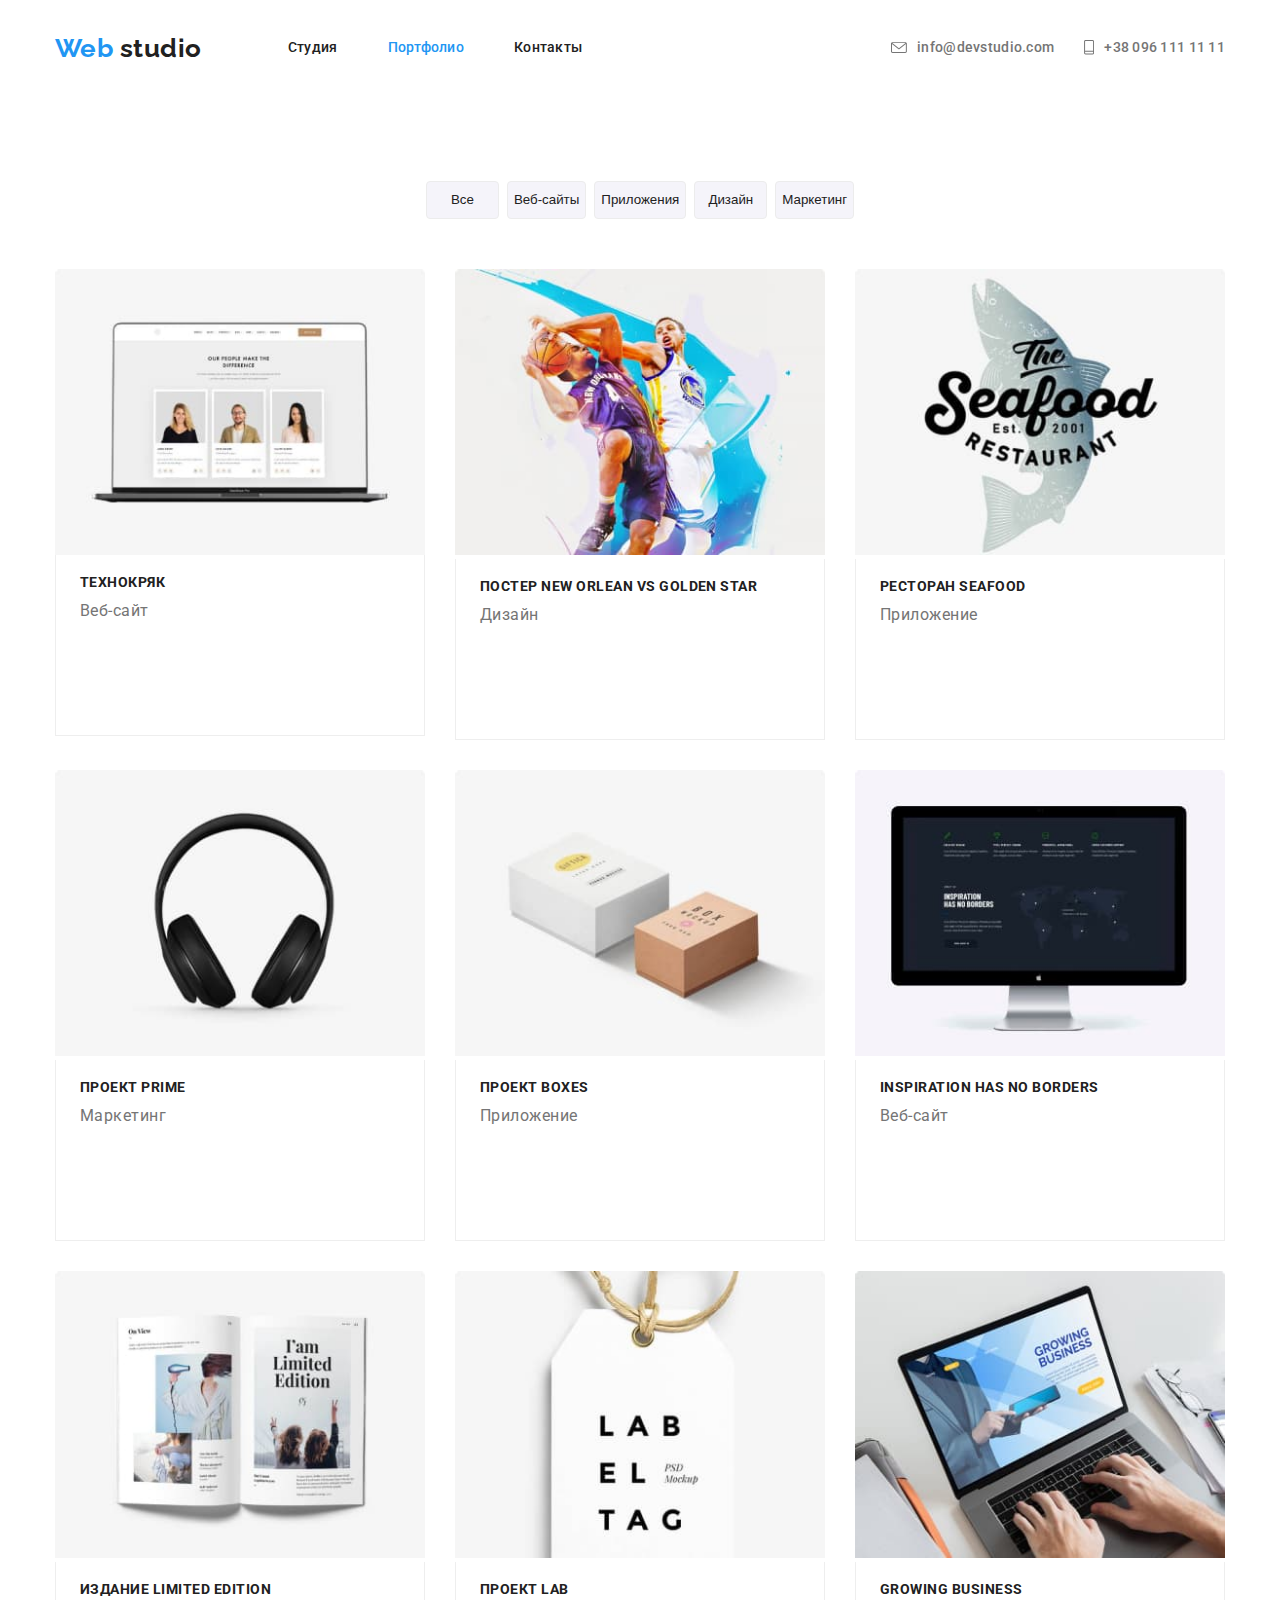
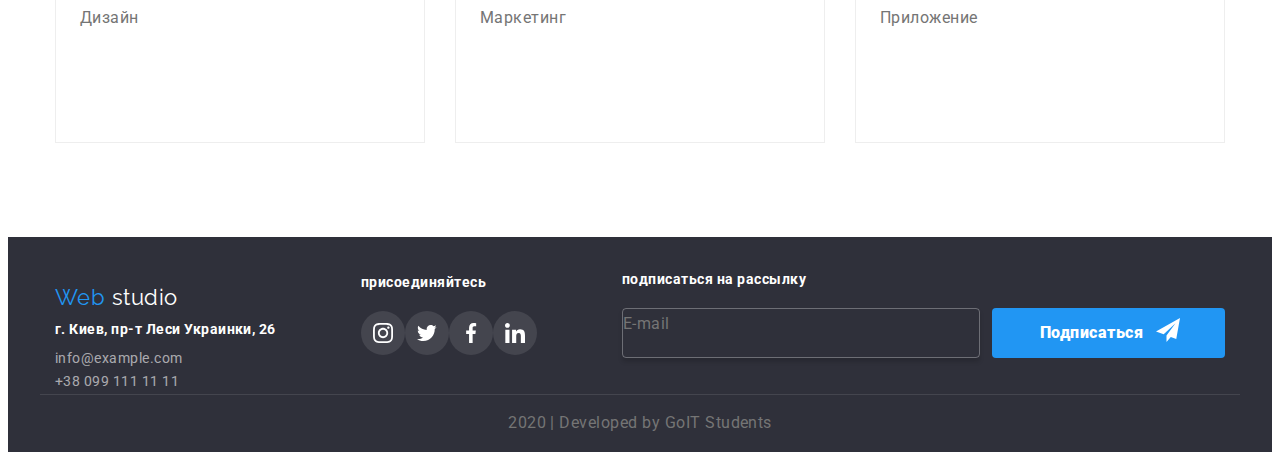
==== portfolio.html @ f9837b64 "homework 5" ====
<!DOCTYPE html>
<html lang="ru">
  <head>
    <meta charset="UTF-8" />
    <meta name="viewport" content="width=device-width, initial-scale=1.0" />
    <title>Document</title>
    <link
      href="https://fonts.googleapis.com/css2?family=Raleway:wght@700&family=Roboto:wght@400;500;700;900&display=swap"
      rel="stylesheet"
    />
    <link rel="stylesheet" href="./css/style.css" />
  </head>

  <body>
    <!--шапка страницы-->
    <header class="page-head">
      <div class="container">
        <nav class="main-nav">
          <!--навигация на другие страницы-->
          <a href="./index.html" class="logo">
            <span class="logo-title">Web</span> studio
          </a>
          <ul class="site-nav">
            <li class="item">
              <a href="./index.html" class="link">Cтудия</a>
            </li>
            <li class="item">
              <a href="./portfolio.html" class="link current">Портфолио</a>
            </li>
            <li class="item"><a href="/" class="link">Контакты</a></li>
          </ul>
        </nav>

        <!--контакты шапки-->

        <ul class="contact-nav">
          <li class="item">
            <a href="mailto: info@devstudio.com" class="link mail">
              <svg class="icon-mail">
                <use href="./images/symbol-defs.svg#icon-mail-logo"></use>
              </svg>
              info@devstudio.com
            </a>
          </li>
          <li class="item">
            <a href="tel:+38 096 111 11 11" class="link tel">
              <svg class="icon-phone">
                <use href="./images/symbol-defs.svg#icon-phone-logo"></use>
              </svg>
              +38 096 111 11 11</a
            >
          </li>
        </ul>
      </div>
    </header>

    <main>
      <!--наши роботы-->
      <section class="section">
        <div class="container">
          <!-- <h1>Наше портфолио</h1> -->
          <div class="button">
            <button type="button" class="section-button">Все</button>
            <button type="button" class="section-button">Веб-сайты</button>
            <button type="button" class="section-button">Приложения</button>
            <button type="button" class="section-button">Дизайн</button>
            <button type="button" class="section-button">Маркетинг</button>
          </div>
          <ul class="portfolio">
            <li class="item">
              <a href="/" class="portfolio-link">
                <img
                  class="card-image"
                  src="./images/img-portfolio-(1).jpg"
                  alt="ноутбук"
                  width="370"
                />
                <div class="card-block">
                  <h2 class="section-title">Технокряк</h2>
                  <span class="portfolio-title">Веб-сайт</span>
                  <p class="section-text">
                    Технокряк это современная площадка распространения
                    коронавируса. Компании используют эту платформу для
                    цифрового шпионажа и атак на защищённые сервера конкурентов.
                  </p>
                </div>
              </a>
            </li>
            <li class="item">
              <a href="/" class="portfolio-link">
                <img
                  src="./images/img-portfolio-(2).jpg"
                  alt="баскетболисты"
                  width="370"
                />
                <div class="card-block">
                  <h2 class="section-title">
                    Постер New Orlean vs Golden Star
                  </h2>
                  <span class="portfolio-title">Дизайн</span>
                  <p class="section-text">
                    Технокряк это современная площадка распространения
                    коронавируса. Компании используют эту платформу для
                    цифрового шпионажа и атак на защищённые сервера конкурентов.
                  </p>
                </div>
              </a>
            </li>
            <li class="item">
              <a href="/" class="portfolio-link">
                <img
                  src="./images/img-portfolio-(3).jpg"
                  alt="акула"
                  width="370"
                />
                <div class="card-block">
                  <h2 class="section-title">Ресторан Seafood</h2>
                  <span class="portfolio-title">Приложение</span>
                  <p class="section-text">
                    Технокряк это современная площадка распространения
                    коронавируса. Компании используют эту платформу для
                    цифрового шпионажа и атак на защищённые сервера конкурентов.
                  </p>
                </div>
              </a>
            </li>
            <li class="item">
              <a href="/" class="portfolio-link">
                <img
                  src="./images/img-portfolio-(4).jpg"
                  alt="наушники"
                  width="370"
                />
                <div class="card-block">
                  <h2 class="section-title">Проект Prime</h2>
                  <span class="portfolio-title">Маркетинг</span>
                  <p class="section-text">
                    Технокряк это современная площадка распространения
                    коронавируса. Компании используют эту платформу для
                    цифрового шпионажа и атак на защищённые сервера конкурентов.
                  </p>
                </div>
              </a>
            </li>
            <li class="item">
              <a href="/" class="portfolio-link">
                <img
                  src="./images/img-portfolio-(5).jpg"
                  alt="две коробки"
                  width="370"
                />
                <div class="card-block">
                  <h2 class="section-title">Проект Boxes</h2>
                  <span class="portfolio-title">Приложение</span>
                  <p class="section-text">
                    Технокряк это современная площадка распространения
                    коронавируса. Компании используют эту платформу для
                    цифрового шпионажа и атак на защищённые сервера конкурентов.
                  </p>
                </div>
              </a>
            </li>
            <li class="item">
              <a href="/" class="portfolio-link">
                <img
                  src="./images/img-portfolio-(6).jpg"
                  alt="монитор"
                  width="370"
                />
                <div class="card-block">
                  <h2 class="section-title">Inspiration has no Borders</h2>
                  <span class="portfolio-title">Веб-сайт</span>
                  <p class="section-text">
                    Технокряк это современная площадка распространения
                    коронавируса. Компании используют эту платформу для
                    цифрового шпионажа и атак на защищённые сервера конкурентов.
                  </p>
                </div>
              </a>
            </li>
            <li class="item">
              <a href="/" class="portfolio-link">
                <img
                  src="./images/img-portfolio-(7).jpg"
                  alt="журнал"
                  width="370"
                />
                <div class="card-block">
                  <h2 class="section-title">Издание Limited Edition</h2>
                  <span class="portfolio-title">Дизайн</span>
                  <p class="section-text">
                    Технокряк это современная площадка распространения
                    коронавируса. Компании используют эту платформу для
                    цифрового шпионажа и атак на защищённые сервера конкурентов.
                  </p>
                </div>
              </a>
            </li>
            <li class="item">
              <a href="/" class="portfolio-link">
                <img
                  src="./images/img-portfolio-(8).jpg"
                  alt="бейдж"
                  width="370"
                />
                <div class="card-block">
                  <h2 class="section-title">Проект LAB</h2>
                  <span class="portfolio-title">Маркетинг</span>
                  <p class="section-text">
                    Технокряк это современная площадка распространения
                    коронавируса. Компании используют эту платформу для
                    цифрового шпионажа и атак на защищённые сервера конкурентов.
                  </p>
                </div>
              </a>
            </li>
            <li class="item">
              <a href="/" class="portfolio-link">
                <img
                  src="./images/img-portfolio-(9).jpg"
                  alt="ноутбук"
                  width="370"
                />
                <div class="card-block">
                  <h2 class="section-title">Growing Business</h2>
                  <span class="portfolio-title">Приложение</span>
                  <p class="section-text">
                    Технокряк это современная площадка распространения
                    коронавируса. Компании используют эту платформу для
                    цифрового шпионажа и атак на защищённые сервера конкурентов.
                  </p>
                </div>
              </a>
            </li>
          </ul>
        </div>
      </section>
    </main>

    <footer class="footer-page">
      <div class="container">
        <nav class="location">
          <a href="/" class="footer-logo">
            <span class="footer-title">Web</span> studio
          </a>
          <address class="footer-address">
            г. Киев, пр-т Леси Украинки, 26
          </address>
          <ul>
            <li>
              <a href="info@example.com" class="footer-link"
                >info@example.com</a
              >
            </li>
            <li>
              <a href="+380991111111" class="footer-link">+38 099 111 11 11</a>
            </li>
          </ul>
        </nav>
        <div>
          <h3 class="footer-subtitle">присоединяйтесь</h3>
          <ul class="social">
            <li>
              <a
                class="link"
                href="https://www.instagram.com/"
                aria-label="instagram-link"
              >
                <svg class="icon">
                  <use href="./images/symbol-defs.svg#icon-instagram"></use>
                </svg>
              </a>
            </li>
            <li>
              <a
                class="link"
                href="https://twitter.com/"
                aria-label="twitter-link"
                ><svg class="icon">
                  <use href="./images/symbol-defs.svg#icon-twitter"></use>
                </svg>
              </a>
            </li>
            <li>
              <a
                class="link"
                href="https://uk-ua.facebook.com/"
                aria-label="Facebook-link"
                ><svg class="icon">
                  <use href="./images/symbol-defs.svg#icon-facebook"></use>
                </svg>
              </a>
            </li>
            <li>
              <a
                class="link"
                href="https://www.linkedin.com/"
                aria-label="linkedin-link"
                ><svg class="icon">
                  <use href="./images/symbol-defs.svg#icon-linkedin"></use>
                </svg>
              </a>
            </li>
          </ul>
        </div>
        <div>
          <h3 class="footer-subtitle">подписаться на рассылку</h3>
          <ul class="follow">
            <li>
              <p class="footer-text">E-mail</p>
            </li>
            <li>
              <a class="footer-button" href="/">
                <span class="button-title">Подписаться </span>
                <svg class="icon">
                  <use href="./images/symbol-defs.svg#icon-icon-send"></use>
                </svg>
              </a>
            </li>
          </ul>
        </div>
      </div>
      <p class="copyright">2020 | Developed by GoIT Students</p>
    </footer>
  </body>
</html>
---- css/style.css ----
html {
  box-sizing: border-box;
}
*,
*::before,
*::after {
  box-sizing: inherit;
}

:root {
  --primari-text-color: #757575;
  --title-text-color: #212121;
  --accent-color: #2196f3;
}
body {
  background: #ffffff;
  color: var(--primari-text-color);
  font-family: Roboto, sans-serif;
  letter-spacing: 0.03em;
}
ul {
  list-style: none;
  margin-top: 0;
  margin-bottom: 0;
  padding: 0;
}
.link {
  text-decoration: none;
  cursor: pointer;
}
p {
  margin-top: 0;
  margin-bottom: 0;
  padding: 0;
}
.container {
  /* outline: 2px solid black; */
  width: 1200px;
  padding-left: 15px;
  padding-right: 15px;
  margin: 0 auto;
}
/* logo */
.logo {
  margin-right: 86px;

  color: var(--title-text-color);
  text-decoration: none;
  font-family: Raleway, sans-serif;
  font-weight: bold;
  font-size: 26px;
  line-height: 1.19;
}
.logo-title {
  color: var(--accent-color);
}
.page-head .container {
  display: flex;
  align-items: center;
}
.main-nav {
  display: flex;
  align-items: center;
}
/* site-nav */
.site-nav {
  display: flex;
}
.site-nav .item:not(:last-child) {
  margin-right: 50px;
}

.site-nav .link {
  display: block;
  padding-top: 32px;
  padding-bottom: 32px;

  color: var(--title-text-color);
  font-weight: 500;
  font-size: 14px;
  line-height: 1.14;
  letter-spacing: 0.02em;
}
.site-nav .link:hover,
.site-nav .link:focus,
.site-nav .link.current {
  color: var(--accent-color);
}

/* contact-nav */
.contact-nav {
  display: flex;
  margin-left: auto;
}

.contact-nav .item:not(:last-child) {
  margin-right: 30px;
}

.contact-nav .link {
  display: flex;
  align-items: center;
  padding-top: 32px;
  padding-bottom: 32px;

  color: var(--primari-text-color);
  font-weight: 500;
  font-size: 14px;
  line-height: 1.14;
  letter-spacing: 0.02em;
}
.contact-nav .link:hover {
  color: var(--accent-color);
}
.contact-nav .icon-mail {
  width: 16px;
  height: 11.2px;
  margin-right: 10px;
  fill: currentColor;
}
.contact-nav .icon-phone {
  width: 10px;
  height: 15px;
  margin-right: 10px;
  fill: currentColor;
}
.icon-phone:hover {
  --color5: var(--accent-color);
}
/* hero */

.overlay {
  outline: 2px solid black;
  width: 1600px;
  margin-left: auto;
  margin-right: auto;
  background-image: linear-gradient(
      to right,
      rgba(47, 48, 58, 0.8),
      rgba(47, 48, 58, 0.8)
    ),
    url("../images/Header-img\ .jpg");
  background-size: cover;
  background-position: center;
}
.hero {
  text-align: center;
}
.hero-title {
  margin-top: 0;
  margin-bottom: 0;
  margin-bottom: 46px;
  padding-top: 200px;

  color: #ffffff;
  font-weight: 900;
  font-size: 44px;
  line-height: 1.36;

  letter-spacing: 0.06em;
  text-transform: uppercase;
}
.hero .link {
  display: inline-block;
  min-width: 200px;
  height: 50px;
  padding: 10px 32px;
  margin-bottom: 200px;
  border-radius: 4px;

  color: #ffffff;
  background: var(--accent-color);
  font-size: 16px;
  line-height: 1.87;
  letter-spacing: 0.06em;
}
/* характеристики */

.container .characteristic {
  display: flex;

  padding-top: 94px;
  padding-bottom: 94px;
}

.characteristic .item {
  width: calc((100%-90px) / 4);
  margin-right: 30px;
}
.characteristic .item:nth-child(4) {
  margin-right: 0;
}
.characteristic .icon {
  display: flex;
  justify-content: center;
  align-items: center;
  width: 270px;
  height: 120px;
  margin-bottom: 30px;
  background: #f5f4fa;
  border-radius: 4px;
}
.characteristic .antenna {
  width: 67px;
  height: 70px;
}
.characteristic .clock {
  width: 67px;
  height: 70px;
}
.characteristic .diagram {
  width: 67px;
  height: 70px;
}
.characteristic .astronaut {
  width: 67px;
  height: 70px;
}

.section-title {
  margin-top: 0;
  margin-bottom: 10px;

  color: var(--title-text-color);
  font-size: 14px;
  line-height: 1.14;
  text-transform: uppercase;
}

/* наши проекты */

.project-list {
  display: flex;
  margin-top: 50px;
  padding-bottom: 94px;
}
.project .item {
  width: calc((100%-60px) / 3);
  margin-right: 30px;
}
.project .item:last-child {
  margin-right: 0;
}

.project .text {
  width: 370px;
  height: 70px;
  padding: 27px 90px;
  border-radius: 0px 0px 4px 4px;
  color: #ffffff;
  background: rgba(47, 48, 58, 0.8);
  font-family: Roboto;
  font-style: normal;
  font-weight: bold;
  font-size: 14px;
  line-height: 1.14;
  text-align: center;
  letter-spacing: 0.03em;
}
.team .link:hover {
  background: var(--accent-color);
  --color3: #ffffff;
}
.project-title {
  margin-top: 0;
  margin-bottom: 0;
  padding-top: 94px;

  color: var(--title-text-color);
  font-size: 36px;
  line-height: 42px;
  text-align: center;
  letter-spacing: 1.16;
}
/* наша команда */
.team {
  background: #f5f4fa;
}
.team .list {
  display: flex;
  justify-content: center;
  margin-top: 50px;
  padding-bottom: 94px;
}
.team .item {
  width: 270px;
  height: 422px;
  width: calc((100%-90px) / 4);
  margin-right: 30px;
  text-align: center;
  background: #ffffff;

  box-shadow: 0px 2px 1px rgba(0, 0, 0, 0.2), 0px 1px 1px rgba(0, 0, 0, 0.14),
    0px 1px 3px rgba(0, 0, 0, 0.12);
  border-radius: 4px;
}
.team .item:nth-child(4) {
  margin-right: 0;
}

.team-title {
  margin-top: 0;
  margin-bottom: 0;
  padding-top: 94px;

  color: var(--title-text-color);
  font-size: 36px;
  line-height: 42px;
  text-align: center;
  letter-spacing: 1.16;
}
.team-subtitle {
  margin-top: 30px;
  margin-bottom: 10px;
  text-align: center;

  color: var(--title-text-color);
  font-weight: 500;
  font-size: 16px;
  line-height: 1.19;
}
.team-text {
  margin-top: 0;
  margin-bottom: 0;
  text-align: center;

  font-size: 16px;
  line-height: 1.19;
}
.team .social {
  display: flex;
  justify-content: space-around;
  margin-top: 30px;
}
.team .link {
  height: 44px;
  width: 44px;
  display: flex;
  align-items: center;
  justify-content: center;
  border-radius: 50%;
}
.team .icon {
  width: 20px;
  height: 20px;
}

/* клиенты */
.clients .container {
  padding-top: 94px;
}
.clients-title {
  margin-top: 0;
  margin-bottom: 0;

  color: var(--title-text-color);
  font-size: 36px;
  line-height: 42px;
  text-align: center;
  letter-spacing: 1.16;
}
.clients-list {
  display: flex;
  justify-content: space-between;
  padding-top: 50px;
  padding-bottom: 94px;
}

.clients .icon-1 {
  width: 45px;
  height: 50px;
}
.clients .icon-2 {
  width: 40px;
  height: 52px;
}
.clients .icon-3 {
  width: 41px;
  height: 43px;
}
.clients .icon-4 {
  width: 80px;
  height: 42px;
}
.clients .icon-5 {
  width: 59px;
  height: 47px;
}
.clients .icon-6 {
  width: 89px;
  height: 46px;
}

.clients .item:hover,
.clients .item:focus {
  border: 1px solid #2196f3;
  --color3: var(--accent-color);
}

.clients .item {
  display: flex;
  justify-content: center;
  align-items: center;
  width: 170px;
  height: 90px;

  border: 1px solid #afb1b8;
  box-sizing: border-box;
  border-radius: 4px;
}

/* portfolio page */
.button {
  display: flex;
  justify-content: center;
  padding-top: 93px;
}
.section-button {
  min-width: 73px;
  height: 38px;
  border: 1px solid #ececec;
  border-radius: 4px;
  background: #f5f4fa;

  color: var(--title-text-color);
}
.section-button:not(:last-child) {
  margin-right: 8px;
}
.section-button:hover,
.section-button:focus {
  color: #ffffff;
  background: var(--accent-color);
}
.section-text {
  color: #ffffff;
}
.portfolio {
  display: flex;
  flex-wrap: wrap;
  margin-top: 50px;
  padding-bottom: 94px;
}
.portfolio .item {
  width: 370px;
  margin-right: 30px;
  margin-bottom: 30px;
  background: #ffffff;
}
.portfolio .item:nth-child(3n) {
  margin-right: 0;
}
.portfolio .item:nth-last-child(-n + 3) {
  margin-bottom: 0;
}
.portfolio-link {
  display: block;
  text-decoration: none;
}
.portfolio-link:hover {
  box-shadow: 1px 4px 6px rgba(0, 0, 0, 0.16), 0px 4px 4px rgba(0, 0, 0, 0.06),
    0px 1px 1px rgba(0, 0, 0, 0.12);
}
.card-block {
  padding: 20px 24px;

  border-left: 1px solid #eeeeee;
  border-right: 1px solid #eeeeee;
  border-bottom: 1px solid #eeeeee;
  /* border-bottom-right-radius: 5px;
  border-bottom-left-radius: 5px; */
}
.card-image {
  display: block;
}

.portfolio-title {
  color: var(--primari-text-color);
}
/* footer */
.footer-page {
  background: #2f303a;
}
.footer-page .container {
  display: flex;
  align-items: center;
  justify-content: space-between;
  border-bottom: 1px solid rgba(255, 255, 255, 0.1);
}

.footer-page .social {
  display: flex;
  justify-content: space-between;
}
.footer-page .link {
  height: 44px;
  width: 44px;
  display: flex;
  align-items: center;
  justify-content: center;
  border-radius: 50%;

  background: rgba(255, 255, 255, 0.1);
}
.footer-page .link:hover {
  background: var(--accent-color);
}
.footer-page .icon {
  width: 20px;
  height: 20px;
  --color3: #ffffff;
}
.footer-logo {
  display: block;
  padding-top: 48px;
  padding-bottom: 10px;
  color: #ffffff;
  font-family: Raleway, sans-serif;
  font-size: 22px;
  line-height: 1.18;
  text-decoration: none;
}
.footer-title {
  color: var(--accent-color);
}
.footer-link {
  color: rgba(255, 255, 255, 0.6);
  font-size: 14px;
  line-height: 1.7;
  text-decoration: none;
}

.footer-subtitle {
  margin-top: 0;
  margin-bottom: 20px;

  color: #ffffff;
  font-size: 14px;
  line-height: 1.14;
}

.footer-address {
  margin-bottom: 10px;
  color: #ffffff;
  font-size: 14px;
  line-height: 1, 7;
  font-family: Roboto, sans-serif;
  font-style: normal;
  font-weight: bold;
}
.footer-page .follow {
  display: flex;
}
.footer-text {
  min-width: 358px;
  height: 50px;
  border: 1px solid rgba(255, 255, 255, 0.3);
  box-sizing: border-box;
  box-shadow: 0px 4px 4px rgba(0, 0, 0, 0.15);
  border-radius: 4px;
  margin-right: 12px;
  font-style: normal;
  font-weight: normal;
  font-size: 16px;
  line-height: 1.87;
}
.footer-button {
  display: flex;
  min-width: 200px;
  height: 50px;
  padding: 10px 45px;
  border-radius: 4px;
  text-align: center;
  background: var(--accent-color);
  text-decoration: none;
}

.footer-page .copyright {
  display: flex;
  justify-content: center;
  padding-top: 18px;
  padding-bottom: 20px;
}

.button-title {
  color: #ffffff;
  text-align: center;
  width: 109px;
  height: 30px;
  font-weight: 900;
  font-size: 16px;
  line-height: 1.87;
}
.footer-button .icon {
  width: 24px;
  height: 24px;

  margin-left: 10px;
}
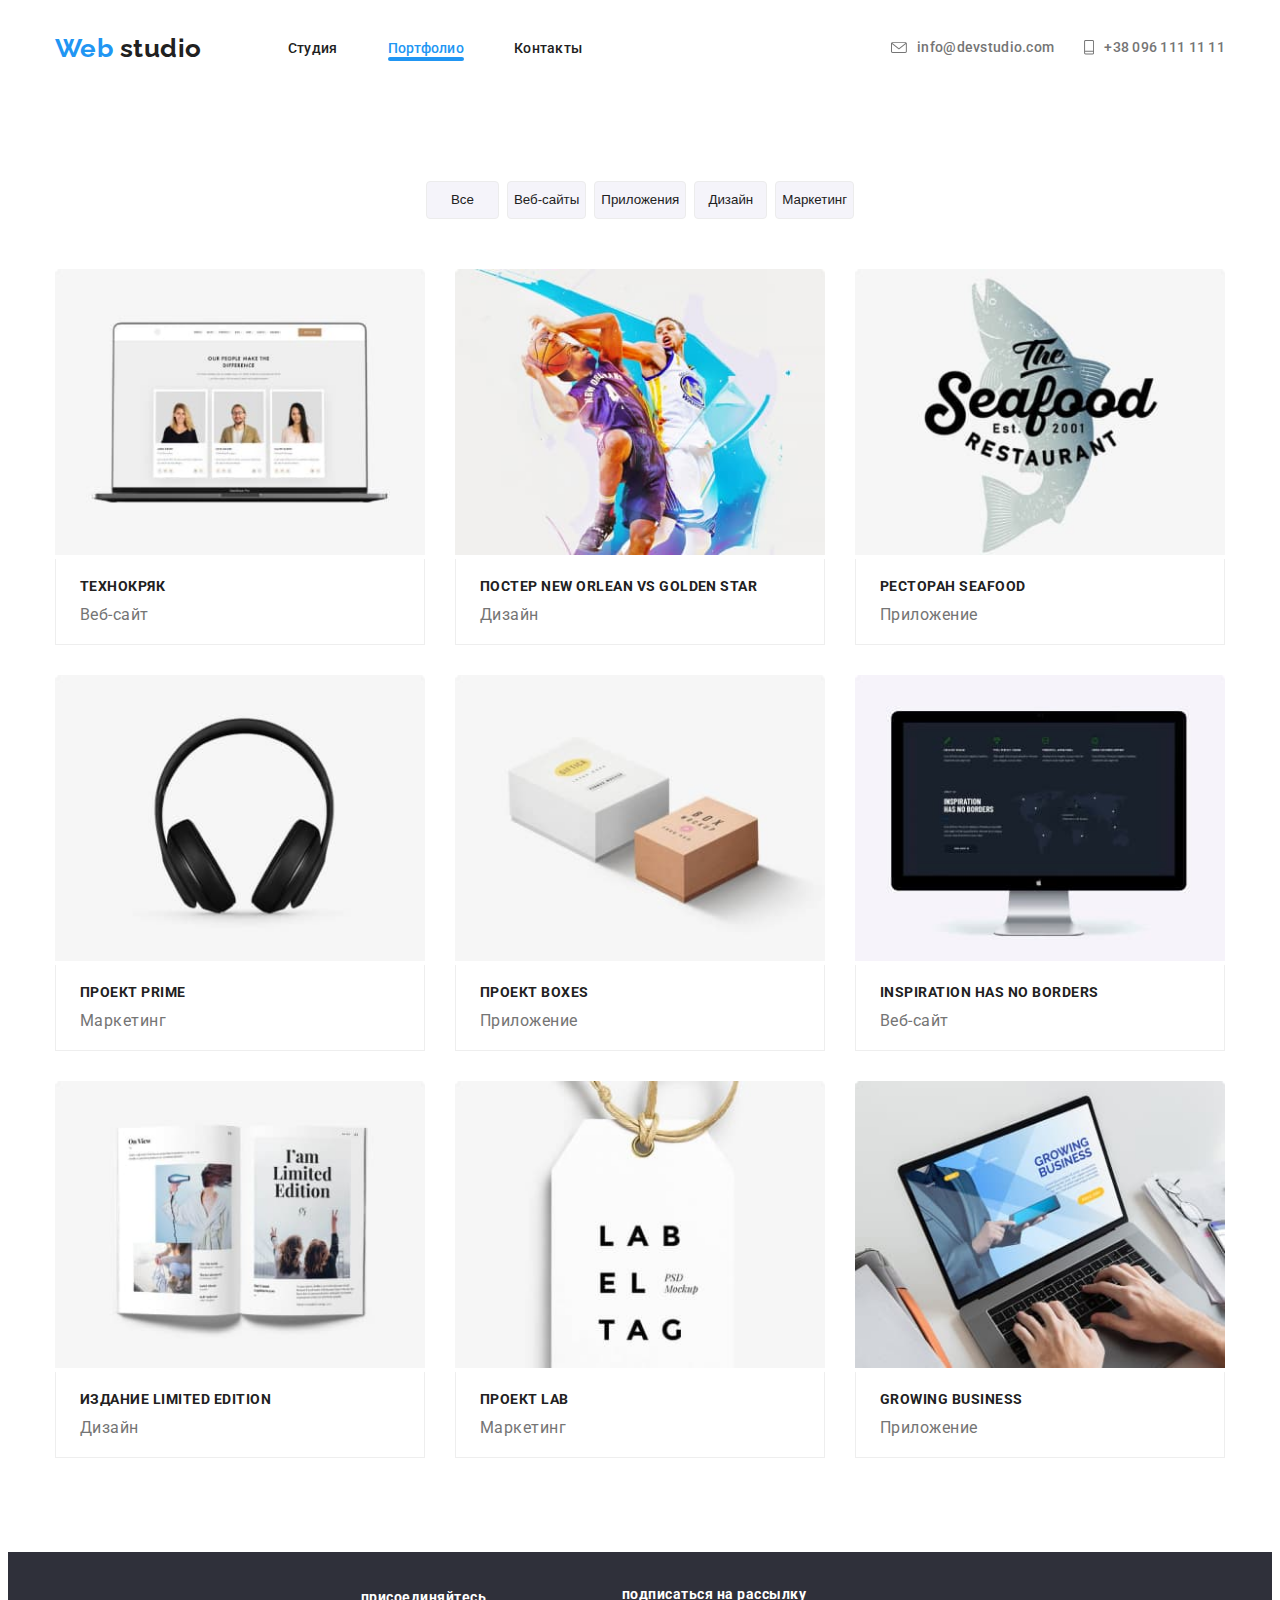
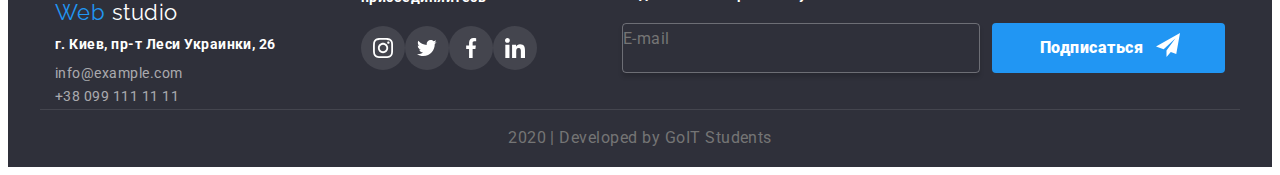
==== commit 7e96252b: "добовляет позиционирование" ====
--- a/portfolio.html
+++ b/portfolio.html
@@ -69,166 +69,192 @@
           <ul class="portfolio">
             <li class="item">
               <a href="/" class="portfolio-link">
-                <img
-                  class="card-image"
-                  src="./images/img-portfolio-(1).jpg"
-                  alt="ноутбук"
-                  width="370"
-                />
+                <div class="card-image">
+                  <img
+                    src="./images/img-portfolio-(1).jpg"
+                    alt="ноутбук"
+                    width="370"
+                  />
+                  <p class="section-text">
+                    Технокряк это современная площадка распространения
+                    коронавируса. Компании используют эту платформу для
+                    цифрового шпионажа и атак на защищённые сервера конкурентов.
+                  </p>
+                </div>
+
                 <div class="card-block">
                   <h2 class="section-title">Технокряк</h2>
                   <span class="portfolio-title">Веб-сайт</span>
-                  <p class="section-text">
-                    Технокряк это современная площадка распространения
-                    коронавируса. Компании используют эту платформу для
-                    цифрового шпионажа и атак на защищённые сервера конкурентов.
-                  </p>
-                </div>
-              </a>
-            </li>
-            <li class="item">
-              <a href="/" class="portfolio-link">
-                <img
-                  src="./images/img-portfolio-(2).jpg"
-                  alt="баскетболисты"
-                  width="370"
-                />
+                </div>
+              </a>
+            </li>
+            <li class="item">
+              <a href="/" class="portfolio-link">
+                <div class="card-image">
+                  <img
+                    src="./images/img-portfolio-(2).jpg"
+                    alt="баскетболисты"
+                    width="370"
+                  />
+                  <p class="section-text">
+                    Технокряк это современная площадка распространения
+                    коронавируса. Компании используют эту платформу для
+                    цифрового шпионажа и атак на защищённые сервера конкурентов.
+                  </p>
+                </div>
+
                 <div class="card-block">
                   <h2 class="section-title">
                     Постер New Orlean vs Golden Star
                   </h2>
                   <span class="portfolio-title">Дизайн</span>
-                  <p class="section-text">
-                    Технокряк это современная площадка распространения
-                    коронавируса. Компании используют эту платформу для
-                    цифрового шпионажа и атак на защищённые сервера конкурентов.
-                  </p>
-                </div>
-              </a>
-            </li>
-            <li class="item">
-              <a href="/" class="portfolio-link">
-                <img
-                  src="./images/img-portfolio-(3).jpg"
-                  alt="акула"
-                  width="370"
-                />
+                </div>
+              </a>
+            </li>
+            <li class="item">
+              <a href="/" class="portfolio-link">
+                <div class="card-image">
+                  <img
+                    src="./images/img-portfolio-(3).jpg"
+                    alt="акула"
+                    width="370"
+                  />
+                  <p class="section-text">
+                    Технокряк это современная площадка распространения
+                    коронавируса. Компании используют эту платформу для
+                    цифрового шпионажа и атак на защищённые сервера конкурентов.
+                  </p>
+                </div>
+
                 <div class="card-block">
                   <h2 class="section-title">Ресторан Seafood</h2>
                   <span class="portfolio-title">Приложение</span>
-                  <p class="section-text">
-                    Технокряк это современная площадка распространения
-                    коронавируса. Компании используют эту платформу для
-                    цифрового шпионажа и атак на защищённые сервера конкурентов.
-                  </p>
-                </div>
-              </a>
-            </li>
-            <li class="item">
-              <a href="/" class="portfolio-link">
-                <img
-                  src="./images/img-portfolio-(4).jpg"
-                  alt="наушники"
-                  width="370"
-                />
+                </div>
+              </a>
+            </li>
+            <li class="item">
+              <a href="/" class="portfolio-link">
+                <div class="card-image">
+                  <img
+                    src="./images/img-portfolio-(4).jpg"
+                    alt="наушники"
+                    width="370"
+                  />
+                  <p class="section-text">
+                    Технокряк это современная площадка распространения
+                    коронавируса. Компании используют эту платформу для
+                    цифрового шпионажа и атак на защищённые сервера конкурентов.
+                  </p>
+                </div>
+
                 <div class="card-block">
                   <h2 class="section-title">Проект Prime</h2>
                   <span class="portfolio-title">Маркетинг</span>
-                  <p class="section-text">
-                    Технокряк это современная площадка распространения
-                    коронавируса. Компании используют эту платформу для
-                    цифрового шпионажа и атак на защищённые сервера конкурентов.
-                  </p>
-                </div>
-              </a>
-            </li>
-            <li class="item">
-              <a href="/" class="portfolio-link">
-                <img
-                  src="./images/img-portfolio-(5).jpg"
-                  alt="две коробки"
-                  width="370"
-                />
+                </div>
+              </a>
+            </li>
+            <li class="item">
+              <a href="/" class="portfolio-link">
+                <div class="card-image">
+                  <img
+                    src="./images/img-portfolio-(5).jpg"
+                    alt="две коробки"
+                    width="370"
+                  />
+                  <p class="section-text">
+                    Технокряк это современная площадка распространения
+                    коронавируса. Компании используют эту платформу для
+                    цифрового шпионажа и атак на защищённые сервера конкурентов.
+                  </p>
+                </div>
+
                 <div class="card-block">
                   <h2 class="section-title">Проект Boxes</h2>
                   <span class="portfolio-title">Приложение</span>
-                  <p class="section-text">
-                    Технокряк это современная площадка распространения
-                    коронавируса. Компании используют эту платформу для
-                    цифрового шпионажа и атак на защищённые сервера конкурентов.
-                  </p>
-                </div>
-              </a>
-            </li>
-            <li class="item">
-              <a href="/" class="portfolio-link">
-                <img
-                  src="./images/img-portfolio-(6).jpg"
-                  alt="монитор"
-                  width="370"
-                />
+                </div>
+              </a>
+            </li>
+            <li class="item">
+              <a href="/" class="portfolio-link">
+                <div class="card-image">
+                  <img
+                    src="./images/img-portfolio-(6).jpg"
+                    alt="монитор"
+                    width="370"
+                  />
+                  <p class="section-text">
+                    Технокряк это современная площадка распространения
+                    коронавируса. Компании используют эту платформу для
+                    цифрового шпионажа и атак на защищённые сервера конкурентов.
+                  </p>
+                </div>
+
                 <div class="card-block">
                   <h2 class="section-title">Inspiration has no Borders</h2>
                   <span class="portfolio-title">Веб-сайт</span>
-                  <p class="section-text">
-                    Технокряк это современная площадка распространения
-                    коронавируса. Компании используют эту платформу для
-                    цифрового шпионажа и атак на защищённые сервера конкурентов.
-                  </p>
-                </div>
-              </a>
-            </li>
-            <li class="item">
-              <a href="/" class="portfolio-link">
-                <img
-                  src="./images/img-portfolio-(7).jpg"
-                  alt="журнал"
-                  width="370"
-                />
+                </div>
+              </a>
+            </li>
+            <li class="item">
+              <a href="/" class="portfolio-link">
+                <div class="card-image">
+                  <img
+                    src="./images/img-portfolio-(7).jpg"
+                    alt="журнал"
+                    width="370"
+                  />
+                  <p class="section-text">
+                    Технокряк это современная площадка распространения
+                    коронавируса. Компании используют эту платформу для
+                    цифрового шпионажа и атак на защищённые сервера конкурентов.
+                  </p>
+                </div>
+
                 <div class="card-block">
                   <h2 class="section-title">Издание Limited Edition</h2>
                   <span class="portfolio-title">Дизайн</span>
-                  <p class="section-text">
-                    Технокряк это современная площадка распространения
-                    коронавируса. Компании используют эту платформу для
-                    цифрового шпионажа и атак на защищённые сервера конкурентов.
-                  </p>
-                </div>
-              </a>
-            </li>
-            <li class="item">
-              <a href="/" class="portfolio-link">
-                <img
-                  src="./images/img-portfolio-(8).jpg"
-                  alt="бейдж"
-                  width="370"
-                />
+                </div>
+              </a>
+            </li>
+            <li class="item">
+              <a href="/" class="portfolio-link">
+                <div class="card-image">
+                  <img
+                    src="./images/img-portfolio-(8).jpg"
+                    alt="бейдж"
+                    width="370"
+                  />
+                  <p class="section-text">
+                    Технокряк это современная площадка распространения
+                    коронавируса. Компании используют эту платформу для
+                    цифрового шпионажа и атак на защищённые сервера конкурентов.
+                  </p>
+                </div>
+
                 <div class="card-block">
                   <h2 class="section-title">Проект LAB</h2>
                   <span class="portfolio-title">Маркетинг</span>
-                  <p class="section-text">
-                    Технокряк это современная площадка распространения
-                    коронавируса. Компании используют эту платформу для
-                    цифрового шпионажа и атак на защищённые сервера конкурентов.
-                  </p>
-                </div>
-              </a>
-            </li>
-            <li class="item">
-              <a href="/" class="portfolio-link">
-                <img
-                  src="./images/img-portfolio-(9).jpg"
-                  alt="ноутбук"
-                  width="370"
-                />
+                </div>
+              </a>
+            </li>
+            <li class="item">
+              <a href="/" class="portfolio-link">
+                <div class="card-image">
+                  <img
+                    src="./images/img-portfolio-(9).jpg"
+                    alt="ноутбук"
+                    width="370"
+                  />
+                  <p class="section-text">
+                    Технокряк это современная площадка распространения
+                    коронавируса. Компании используют эту платформу для
+                    цифрового шпионажа и атак на защищённые сервера конкурентов.
+                  </p>
+                </div>
+
                 <div class="card-block">
                   <h2 class="section-title">Growing Business</h2>
                   <span class="portfolio-title">Приложение</span>
-                  <p class="section-text">
-                    Технокряк это современная площадка распространения
-                    коронавируса. Компании используют эту платформу для
-                    цифрового шпионажа и атак на защищённые сервера конкурентов.
-                  </p>
                 </div>
               </a>
             </li>
--- a/css/style.css
+++ b/css/style.css
@@ -69,9 +69,11 @@
 .site-nav .item:not(:last-child) {
   margin-right: 50px;
 }
+.site-nav .item {
+  position: relative;
+}
 
 .site-nav .link {
-  display: block;
   padding-top: 32px;
   padding-bottom: 32px;
 
@@ -81,6 +83,16 @@
   line-height: 1.14;
   letter-spacing: 0.02em;
 }
+.current::after {
+  position: absolute;
+  display: block;
+  content: "";
+  width: 100%;
+  height: 4px;
+  background: #2196f3;
+  border-radius: 2px;
+}
+
 .site-nav .link:hover,
 .site-nav .link:focus,
 .site-nav .link.current {
@@ -235,6 +247,7 @@
   padding-bottom: 94px;
 }
 .project .item {
+  position: relative;
   width: calc((100%-60px) / 3);
   margin-right: 30px;
 }
@@ -243,6 +256,8 @@
 }
 
 .project .text {
+  position: absolute;
+  bottom: 0;
   width: 370px;
   height: 70px;
   padding: 27px 90px;
@@ -431,8 +446,24 @@
 .section-button:focus {
   color: #ffffff;
   background: var(--accent-color);
+  box-shadow: 0px 2px 2px rgba(0, 0, 0, 0.12), 0px 1px 2px rgba(0, 0, 0, 0.08),
+    0px 3px 1px rgba(0, 0, 0, 0.1);
 }
 .section-text {
+  position: absolute;
+  top: 50%;
+  left: 50%;
+  transform: translate(-50%, -50%);
+  width: 322px;
+  height: 168px;
+  opacity: 0;
+
+  font-family: Roboto;
+  font-style: normal;
+  font-weight: normal;
+  font-size: 18px;
+  line-height: 1.55;
+  letter-spacing: 0.03em;
   color: #ffffff;
 }
 .portfolio {
@@ -457,9 +488,15 @@
   display: block;
   text-decoration: none;
 }
-.portfolio-link:hover {
+.portfolio .item:hover {
   box-shadow: 1px 4px 6px rgba(0, 0, 0, 0.16), 0px 4px 4px rgba(0, 0, 0, 0.06),
     0px 1px 1px rgba(0, 0, 0, 0.12);
+}
+.portfolio .item:hover .section-text {
+  opacity: 1;
+}
+.portfolio .item:hover .card-image::before {
+  opacity: 1;
 }
 .card-block {
   padding: 20px 24px;
@@ -471,7 +508,17 @@
   border-bottom-left-radius: 5px; */
 }
 .card-image {
+  position: relative;
   display: block;
+}
+.card-image::before {
+  position: absolute;
+  content: "";
+  display: inline-block;
+  width: 100%;
+  height: 100%;
+  opacity: 0;
+  background-color: rgba(33, 150, 243, 0.9);
 }
 
 .portfolio-title {
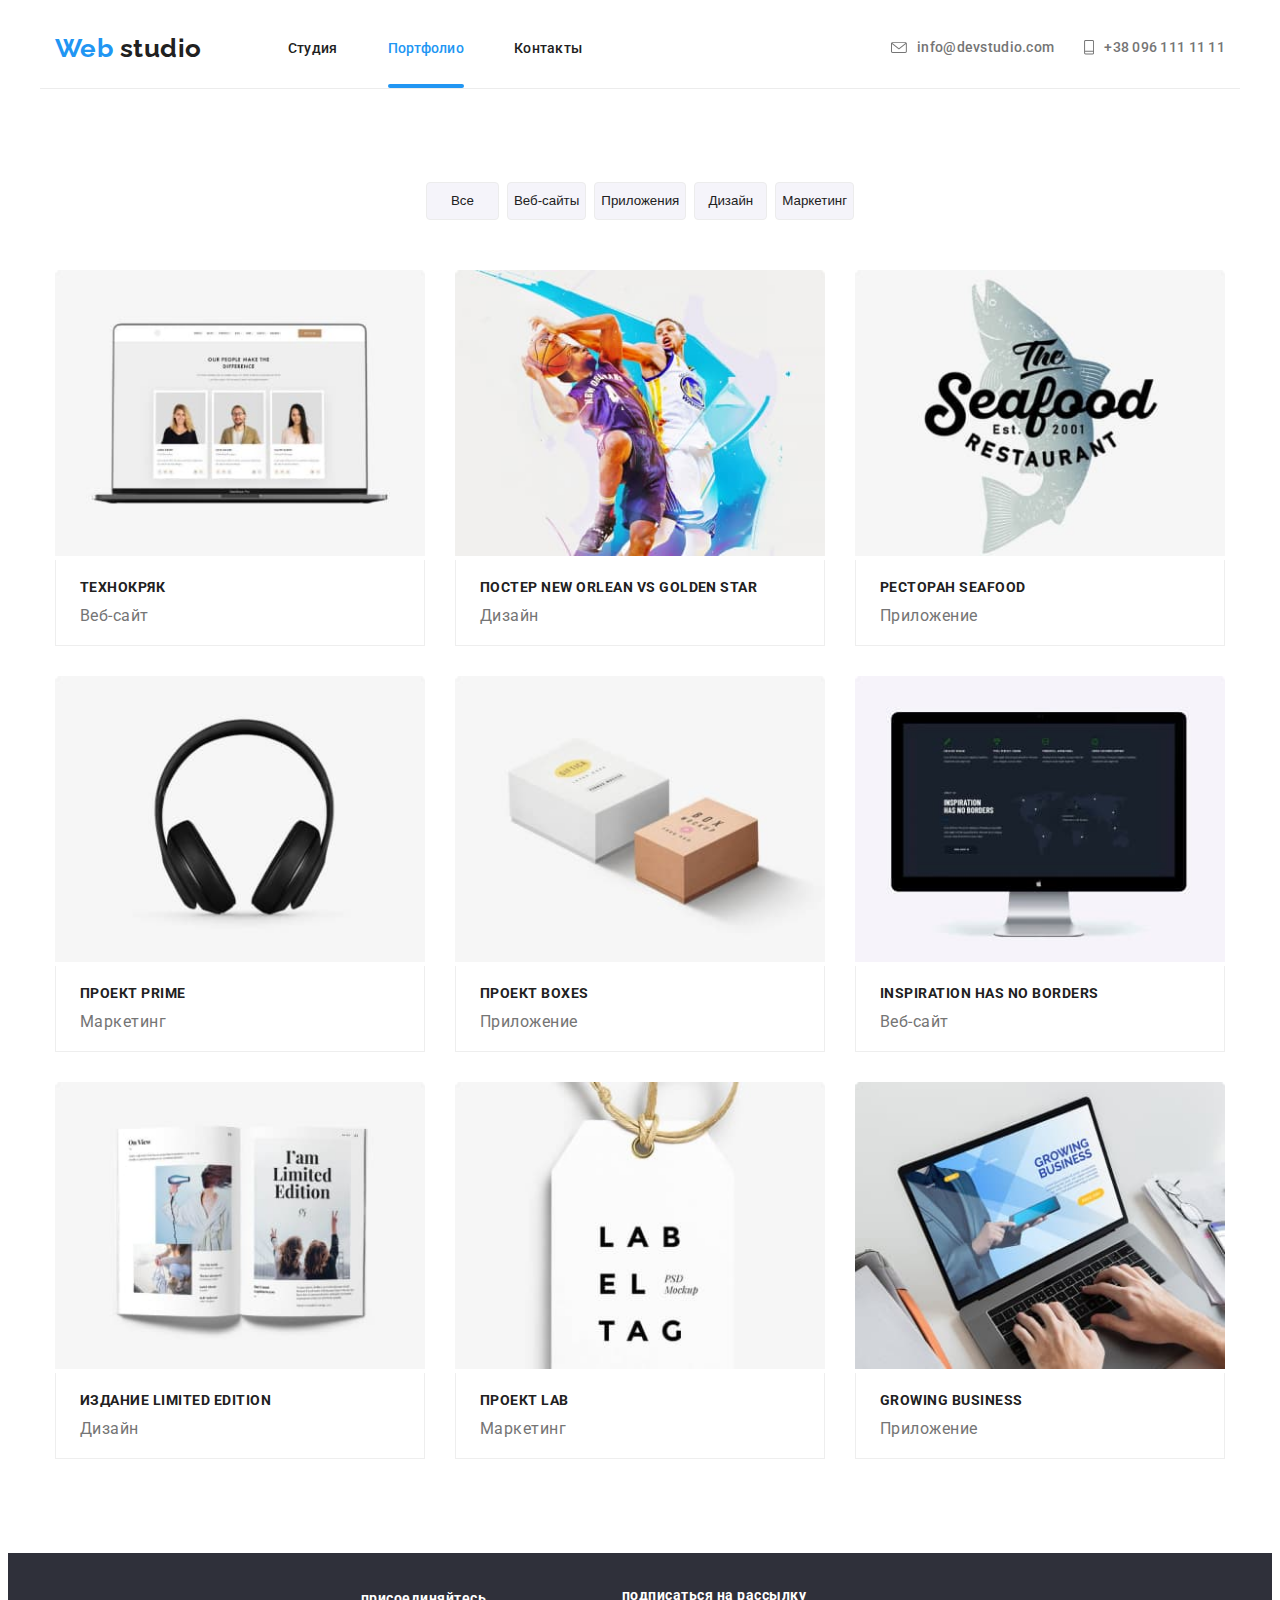
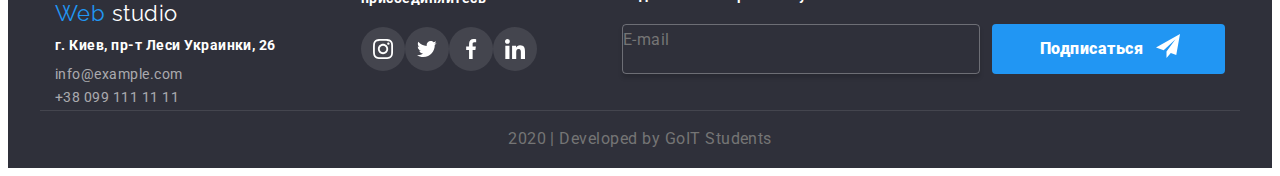
==== commit 903dc239: "добовляет переходы и анимацию" ====
--- a/portfolio.html
+++ b/portfolio.html
@@ -75,11 +75,14 @@
                     alt="ноутбук"
                     width="370"
                   />
-                  <p class="section-text">
-                    Технокряк это современная площадка распространения
-                    коронавируса. Компании используют эту платформу для
-                    цифрового шпионажа и атак на защищённые сервера конкурентов.
-                  </p>
+                  <div class="animation">
+                    <p class="section-text">
+                      Технокряк это современная площадка распространения
+                      коронавируса. Компании используют эту платформу для
+                      цифрового шпионажа и атак на защищённые сервера
+                      конкурентов.
+                    </p>
+                  </div>
                 </div>
 
                 <div class="card-block">
@@ -96,11 +99,14 @@
                     alt="баскетболисты"
                     width="370"
                   />
-                  <p class="section-text">
-                    Технокряк это современная площадка распространения
-                    коронавируса. Компании используют эту платформу для
-                    цифрового шпионажа и атак на защищённые сервера конкурентов.
-                  </p>
+                  <div class="animation">
+                    <p class="section-text">
+                      Технокряк это современная площадка распространения
+                      коронавируса. Компании используют эту платформу для
+                      цифрового шпионажа и атак на защищённые сервера
+                      конкурентов.
+                    </p>
+                  </div>
                 </div>
 
                 <div class="card-block">
@@ -119,11 +125,14 @@
                     alt="акула"
                     width="370"
                   />
-                  <p class="section-text">
-                    Технокряк это современная площадка распространения
-                    коронавируса. Компании используют эту платформу для
-                    цифрового шпионажа и атак на защищённые сервера конкурентов.
-                  </p>
+                  <div class="animation">
+                    <p class="section-text">
+                      Технокряк это современная площадка распространения
+                      коронавируса. Компании используют эту платформу для
+                      цифрового шпионажа и атак на защищённые сервера
+                      конкурентов.
+                    </p>
+                  </div>
                 </div>
 
                 <div class="card-block">
@@ -140,11 +149,14 @@
                     alt="наушники"
                     width="370"
                   />
-                  <p class="section-text">
-                    Технокряк это современная площадка распространения
-                    коронавируса. Компании используют эту платформу для
-                    цифрового шпионажа и атак на защищённые сервера конкурентов.
-                  </p>
+                  <div class="animation">
+                    <p class="section-text">
+                      Технокряк это современная площадка распространения
+                      коронавируса. Компании используют эту платформу для
+                      цифрового шпионажа и атак на защищённые сервера
+                      конкурентов.
+                    </p>
+                  </div>
                 </div>
 
                 <div class="card-block">
@@ -161,11 +173,14 @@
                     alt="две коробки"
                     width="370"
                   />
-                  <p class="section-text">
-                    Технокряк это современная площадка распространения
-                    коронавируса. Компании используют эту платформу для
-                    цифрового шпионажа и атак на защищённые сервера конкурентов.
-                  </p>
+                  <div class="animation">
+                    <p class="section-text">
+                      Технокряк это современная площадка распространения
+                      коронавируса. Компании используют эту платформу для
+                      цифрового шпионажа и атак на защищённые сервера
+                      конкурентов.
+                    </p>
+                  </div>
                 </div>
 
                 <div class="card-block">
@@ -182,11 +197,14 @@
                     alt="монитор"
                     width="370"
                   />
-                  <p class="section-text">
-                    Технокряк это современная площадка распространения
-                    коронавируса. Компании используют эту платформу для
-                    цифрового шпионажа и атак на защищённые сервера конкурентов.
-                  </p>
+                  <div class="animation">
+                    <p class="section-text">
+                      Технокряк это современная площадка распространения
+                      коронавируса. Компании используют эту платформу для
+                      цифрового шпионажа и атак на защищённые сервера
+                      конкурентов.
+                    </p>
+                  </div>
                 </div>
 
                 <div class="card-block">
@@ -203,11 +221,14 @@
                     alt="журнал"
                     width="370"
                   />
-                  <p class="section-text">
-                    Технокряк это современная площадка распространения
-                    коронавируса. Компании используют эту платформу для
-                    цифрового шпионажа и атак на защищённые сервера конкурентов.
-                  </p>
+                  <div class="animation">
+                    <p class="section-text">
+                      Технокряк это современная площадка распространения
+                      коронавируса. Компании используют эту платформу для
+                      цифрового шпионажа и атак на защищённые сервера
+                      конкурентов.
+                    </p>
+                  </div>
                 </div>
 
                 <div class="card-block">
@@ -224,11 +245,14 @@
                     alt="бейдж"
                     width="370"
                   />
-                  <p class="section-text">
-                    Технокряк это современная площадка распространения
-                    коронавируса. Компании используют эту платформу для
-                    цифрового шпионажа и атак на защищённые сервера конкурентов.
-                  </p>
+                  <div class="animation">
+                    <p class="section-text">
+                      Технокряк это современная площадка распространения
+                      коронавируса. Компании используют эту платформу для
+                      цифрового шпионажа и атак на защищённые сервера
+                      конкурентов.
+                    </p>
+                  </div>
                 </div>
 
                 <div class="card-block">
@@ -245,11 +269,14 @@
                     alt="ноутбук"
                     width="370"
                   />
-                  <p class="section-text">
-                    Технокряк это современная площадка распространения
-                    коронавируса. Компании используют эту платформу для
-                    цифрового шпионажа и атак на защищённые сервера конкурентов.
-                  </p>
+                  <div class="animation">
+                    <p class="section-text">
+                      Технокряк это современная площадка распространения
+                      коронавируса. Компании используют эту платформу для
+                      цифрового шпионажа и атак на защищённые сервера
+                      конкурентов.
+                    </p>
+                  </div>
                 </div>
 
                 <div class="card-block">
--- a/css/style.css
+++ b/css/style.css
@@ -54,9 +54,11 @@
 .logo-title {
   color: var(--accent-color);
 }
+
 .page-head .container {
   display: flex;
   align-items: center;
+  border-bottom: 1px solid #ececec;
 }
 .main-nav {
   display: flex;
@@ -82,6 +84,8 @@
   font-size: 14px;
   line-height: 1.14;
   letter-spacing: 0.02em;
+
+  transition: color 250ms cubic-bezier(0.4, 0, 0.2, 1);
 }
 .current::after {
   position: absolute;
@@ -89,6 +93,7 @@
   content: "";
   width: 100%;
   height: 4px;
+  margin-top: 27px;
   background: #2196f3;
   border-radius: 2px;
 }
@@ -120,6 +125,8 @@
   font-size: 14px;
   line-height: 1.14;
   letter-spacing: 0.02em;
+
+  transition: color 250ms cubic-bezier(0.4, 0, 0.2, 1);
 }
 .contact-nav .link:hover {
   color: var(--accent-color);
@@ -142,7 +149,7 @@
 /* hero */
 
 .overlay {
-  outline: 2px solid black;
+  /* outline: 2px solid black; */
   width: 1600px;
   margin-left: auto;
   margin-right: auto;
@@ -272,10 +279,7 @@
   text-align: center;
   letter-spacing: 0.03em;
 }
-.team .link:hover {
-  background: var(--accent-color);
-  --color3: #ffffff;
-}
+
 .project-title {
   margin-top: 0;
   margin-bottom: 0;
@@ -354,6 +358,11 @@
   align-items: center;
   justify-content: center;
   border-radius: 50%;
+  transition: all 250ms cubic-bezier(0.4, 0, 0.2, 1);
+}
+.team .link:hover {
+  background: var(--accent-color);
+  --color3: #ffffff;
 }
 .team .icon {
   width: 20px;
@@ -422,6 +431,7 @@
   border: 1px solid #afb1b8;
   box-sizing: border-box;
   border-radius: 4px;
+  transition: all 250ms cubic-bezier(0.4, 0, 0.2, 1);
 }
 
 /* portfolio page */
@@ -438,6 +448,7 @@
   background: #f5f4fa;
 
   color: var(--title-text-color);
+  transition: all 250ms cubic-bezier(0.4, 0, 0.2, 1);
 }
 .section-button:not(:last-child) {
   margin-right: 8px;
@@ -456,7 +467,7 @@
   transform: translate(-50%, -50%);
   width: 322px;
   height: 168px;
-  opacity: 0;
+  opacity: 1;
 
   font-family: Roboto;
   font-style: normal;
@@ -466,6 +477,7 @@
   letter-spacing: 0.03em;
   color: #ffffff;
 }
+
 .portfolio {
   display: flex;
   flex-wrap: wrap;
@@ -492,11 +504,10 @@
   box-shadow: 1px 4px 6px rgba(0, 0, 0, 0.16), 0px 4px 4px rgba(0, 0, 0, 0.06),
     0px 1px 1px rgba(0, 0, 0, 0.12);
 }
-.portfolio .item:hover .section-text {
+
+.portfolio .item:hover .animation {
   opacity: 1;
-}
-.portfolio .item:hover .card-image::before {
-  opacity: 1;
+  transform: translateY(-100%);
 }
 .card-block {
   padding: 20px 24px;
@@ -510,15 +521,16 @@
 .card-image {
   position: relative;
   display: block;
-}
-.card-image::before {
+  overflow: hidden;
+}
+.animation {
   position: absolute;
-  content: "";
-  display: inline-block;
   width: 100%;
   height: 100%;
-  opacity: 0;
+  opacity: 1;
   background-color: rgba(33, 150, 243, 0.9);
+  transform: translateY(0);
+  transition: transform 250ms cubic-bezier(0.4, 0, 0.2, 1);
 }
 
 .portfolio-title {
@@ -548,6 +560,7 @@
   border-radius: 50%;
 
   background: rgba(255, 255, 255, 0.1);
+  transition: background 250ms cubic-bezier(0.4, 0, 0.2, 1);
 }
 .footer-page .link:hover {
   background: var(--accent-color);
